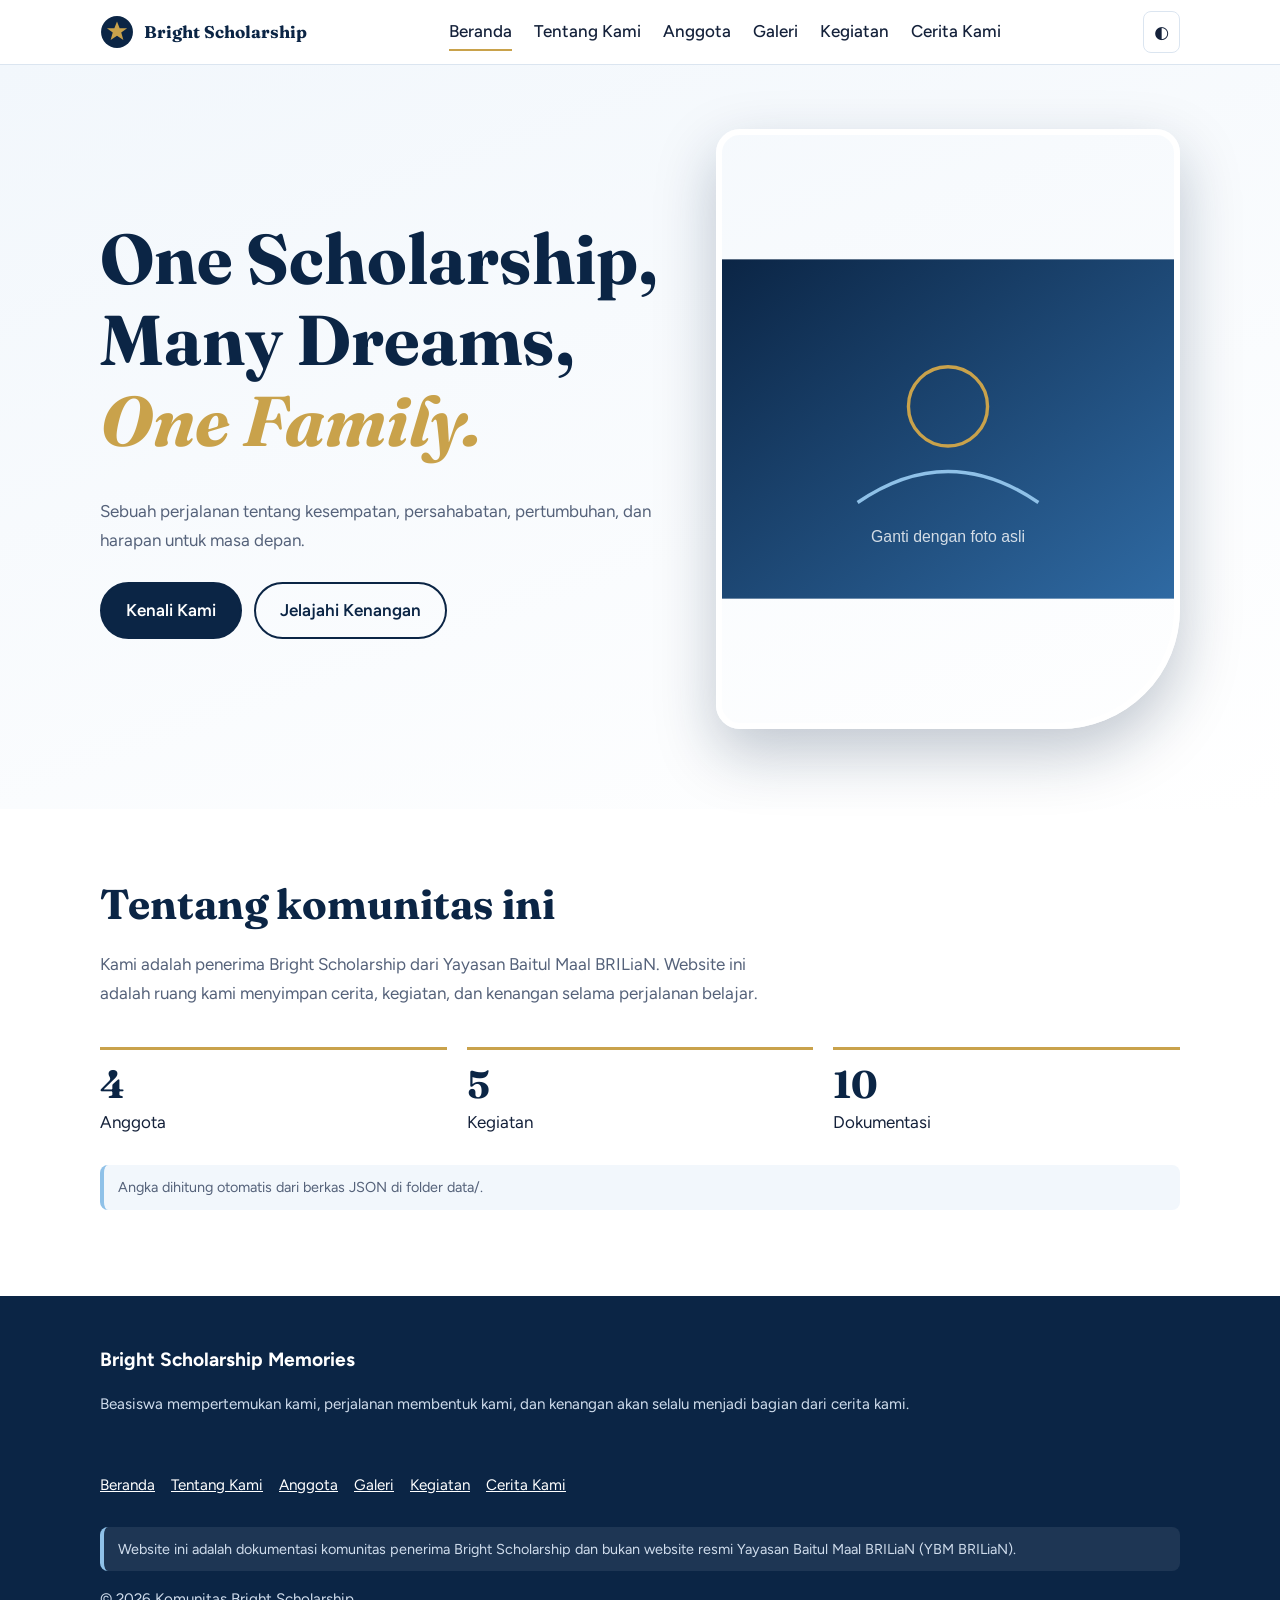
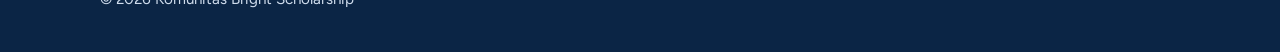
==== index.html @ 8ffc28ab "bright" ====
<!DOCTYPE html>
<html lang="id"><head><meta charset="utf-8"><meta name="viewport" content="width=device-width,initial-scale=1">
<title>Beranda | Bright Scholarship Memories</title><meta name="description" content="Perjalanan penerima Bright Scholarship YBM BRILiaN: kesempatan, persahabatan, pertumbuhan, dan harapan.">
<meta property="og:title" content="Beranda | Bright Scholarship Memories"><meta property="og:description" content="Perjalanan penerima Bright Scholarship YBM BRILiaN: kesempatan, persahabatan, pertumbuhan, dan harapan."><meta property="og:type" content="website"><meta property="og:image" content="assets/images/hero.svg">
<link rel="icon" href="assets/icons/favicon.svg" type="image/svg+xml">
<link rel="preconnect" href="https://fonts.googleapis.com"><link rel="preconnect" href="https://fonts.gstatic.com" crossorigin>
<link href="https://fonts.googleapis.com/css2?family=Figtree:wght@400;500;600&family=Fraunces:ital,wght@0,600;0,700;1,600&display=swap" rel="stylesheet">
<link rel="stylesheet" href="assets/css/style.css"><link rel="stylesheet" href="assets/css/responsive.css">
</head><body><div id="site-header"></div><main>
<section class="hero"><div class="wrap"><div>
<h1>One Scholarship, Many Dreams,<span>One Family.</span></h1>
<p class="lead">Sebuah perjalanan tentang kesempatan, persahabatan, pertumbuhan, dan harapan untuk masa depan.</p>
<div class="cta"><a class="btn" href="members.html">Kenali Kami</a><a class="btn ghost" href="gallery.html">Jelajahi Kenangan</a></div></div>
<img src="assets/images/hero.svg" alt="Foto bersama para penerima beasiswa (ganti dengan assets/images/hero.jpg)" width="800" height="600"></div></section>
<section><div class="wrap"><h2>Tentang komunitas ini</h2>
<p class="lead">Kami adalah penerima Bright Scholarship dari Yayasan Baitul Maal BRILiaN. Website ini adalah ruang kami menyimpan cerita, kegiatan, dan kenangan selama perjalanan belajar.</p>
<div class="stats"><div class="stat"><b data-count="data/members.json">0</b>Anggota</div><div class="stat"><b data-count="data/activities.json">0</b>Kegiatan</div><div class="stat"><b data-count="data/gallery.json">0</b>Dokumentasi</div></div>
<p class="note" style="margin-top:28px">Angka dihitung otomatis dari berkas JSON di folder data/.</p></div></section>
</main><div id="site-footer"></div>
<script src="assets/js/main.js"></script></body></html>
---- assets/css/style.css ----
/* Bright Scholarship Memories - gaya utama. Ubah warna di :root. */
:root{--navy:#0b2545;--sky:#8fc1e8;--gold:#c9a24b;--bg:#fff;--bg2:#f2f7fc;--text:#14213a;--muted:#55627a;--line:#dbe5f0;--card:#fff;--max:1120px}
[data-theme=dark]{--bg:#0a1424;--bg2:#101d33;--text:#e8eef7;--muted:#9fb0c8;--line:#22344f;--card:#12213a;--navy:#8fc1e8}
*{box-sizing:border-box}html{scroll-behavior:smooth}
body{margin:0;font:17px/1.7 Figtree,system-ui,sans-serif;background:var(--bg);color:var(--text)}
h1,h2,h3{font-family:Fraunces,Georgia,serif;line-height:1.15;color:var(--navy);margin:0 0 .5em}
h1{font-size:clamp(2.4rem,6vw,4.4rem)}h2{font-size:clamp(1.8rem,4vw,2.6rem)}
a{color:inherit}img{max-width:100%;display:block}
.wrap{max-width:var(--max);margin:0 auto;padding:0 20px}
section{padding:72px 0}.alt{background:var(--bg2)}
.lead{color:var(--muted);max-width:60ch}
header.nav{position:sticky;top:0;z-index:50;background:color-mix(in srgb,var(--bg) 92%,transparent);backdrop-filter:blur(8px);border-bottom:1px solid var(--line)}
.nav .wrap{display:flex;align-items:center;justify-content:space-between;height:64px}
.brand{display:flex;align-items:center;gap:10px;font-family:Fraunces,Georgia,serif;font-weight:700;text-decoration:none;color:var(--navy)}
.brand img{width:34px}
.menu{display:flex;gap:22px;align-items:center}
.menu a{text-decoration:none;font-weight:500;padding:4px 0;border-bottom:2px solid transparent}
.menu a:hover,.menu a.on{border-color:var(--gold)}
button{font:inherit;cursor:pointer}
.icon-btn{background:none;border:1px solid var(--line);color:var(--text);border-radius:8px;padding:6px 10px}
#burger{display:none}
:focus-visible{outline:3px solid var(--gold);outline-offset:2px}
.btn{display:inline-block;padding:12px 24px;border-radius:999px;background:var(--navy);color:#fff;text-decoration:none;font-weight:600;border:2px solid var(--navy)}
[data-theme=dark] .btn{color:#0a1424}
.btn.ghost{background:none;color:var(--navy)}
.hero{padding:64px 0 80px;background:linear-gradient(160deg,var(--bg2),var(--bg))}
.hero .wrap{display:grid;grid-template-columns:1.1fr .9fr;gap:48px;align-items:center}
.hero h1 span{display:block;color:var(--gold);font-style:italic}
.hero img{border-radius:24px 24px 120px 24px;box-shadow:0 24px 60px rgba(11,37,69,.25);border:6px solid var(--bg)}
.cta{display:flex;gap:12px;flex-wrap:wrap;margin-top:28px}
.stats{display:grid;grid-template-columns:repeat(3,1fr);gap:20px;margin-top:40px}
.stat{border-top:3px solid var(--gold);padding-top:10px}.stat b{font:700 2.4rem Fraunces,serif;color:var(--navy);display:block}
.grid{display:grid;grid-template-columns:repeat(auto-fill,minmax(250px,1fr));gap:24px}
.card{background:var(--card);border:1px solid var(--line);border-radius:16px;overflow:hidden}
.card .body{padding:18px}.card img{aspect-ratio:4/3;object-fit:cover;width:100%}
.member img{aspect-ratio:1}
.tag{display:inline-block;font-size:.8rem;padding:2px 10px;border-radius:99px;background:var(--bg2);color:var(--muted);margin:2px 2px 0 0}
.quote{font-style:italic;color:var(--muted)}
.tools{display:flex;gap:12px;flex-wrap:wrap;margin-bottom:28px}
.tools input,.tools select{font:inherit;padding:10px 14px;border:1px solid var(--line);border-radius:10px;background:var(--card);color:var(--text)}
.tools input{flex:1;min-width:200px}
.chips{display:flex;gap:8px;flex-wrap:wrap;margin-bottom:24px}
.chip{border:1px solid var(--line);background:var(--card);color:var(--text);border-radius:99px;padding:6px 16px}
.chip.on{background:var(--navy);color:#fff;border-color:var(--navy)}
[data-theme=dark] .chip.on{color:#0a1424}
.masonry{display:grid;grid-template-columns:repeat(auto-fill,minmax(220px,1fr));grid-auto-rows:200px;grid-auto-flow:dense;gap:14px}
.masonry figure{margin:0;position:relative;overflow:hidden;border-radius:14px;cursor:pointer}
.masonry .tall{grid-row:span 2}.masonry .wide{grid-column:span 2}
.masonry img{width:100%;height:100%;object-fit:cover;transition:transform .4s}
.masonry figure:hover img{transform:scale(1.05)}
.masonry figcaption{position:absolute;inset:auto 0 0;padding:10px 12px;color:#fff;font-size:.9rem;background:linear-gradient(transparent,rgba(11,37,69,.85))}
.timeline{border-left:3px solid var(--gold);margin-left:8px;padding-left:28px}
.timeline .card{margin-bottom:24px;position:relative;display:grid;grid-template-columns:220px 1fr}
.timeline .card:before{content:"";position:absolute;left:-39px;top:24px;width:14px;height:14px;border-radius:50%;background:var(--navy);border:3px solid var(--bg)}
.timeline .card img{height:100%;aspect-ratio:auto}
dialog{border:0;border-radius:20px;padding:0;max-width:min(720px,94vw);width:100%;background:var(--card);color:var(--text)}
dialog::backdrop{background:rgba(5,15,30,.7)}
dialog .body{padding:24px}dialog img{width:100%;max-height:60vh;object-fit:contain;background:#000}
.close{float:right}
.story{display:grid;grid-template-columns:1fr 1fr;gap:40px;align-items:center;margin-bottom:64px}
.story:nth-child(even) img{order:2}
.story img{border-radius:16px;aspect-ratio:4/3;object-fit:cover}
.story blockquote{margin:0 0 12px;font:italic 1.5rem/1.4 Fraunces,serif;color:var(--navy);border-left:4px solid var(--gold);padding-left:16px}
.note{font-size:.9rem;color:var(--muted);background:var(--bg2);border-left:4px solid var(--sky);padding:10px 14px;border-radius:8px}
footer{background:#0b2545;color:#cfdcec;padding:48px 0 24px;font-size:.95rem}
footer a{color:#fff}footer .cols{display:flex;gap:40px;flex-wrap:wrap;justify-content:space-between}
footer .links{display:flex;gap:16px;flex-wrap:wrap}
#top{position:fixed;right:18px;bottom:18px;display:none;background:var(--gold);color:#0b2545;border:0;border-radius:50%;width:44px;height:44px;font-weight:700;z-index:40}
.rv{opacity:0;transform:translateY(16px);transition:opacity .6s,transform .6s}.rv.in{opacity:1;transform:none}
.center{text-align:center;padding:120px 20px}
@media (prefers-reduced-motion:reduce){*{transition:none!important;scroll-behavior:auto!important}.rv{opacity:1;transform:none}}
---- assets/css/responsive.css ----
/* Penyesuaian tampilan untuk tablet dan HP */
@media (max-width:860px){
 #burger{display:inline-block}
 .menu{display:none;position:absolute;top:64px;left:0;right:0;flex-direction:column;align-items:flex-start;gap:0;background:var(--bg);border-bottom:1px solid var(--line);padding:8px 20px 16px}
 .menu.open{display:flex}.menu a{padding:10px 0;width:100%}
 .hero .wrap,.story{grid-template-columns:1fr}.story:nth-child(even) img{order:0}
 .timeline .card{grid-template-columns:1fr}.timeline .card img{aspect-ratio:16/9}
 section{padding:52px 0}
}
@media (max-width:480px){.stats{grid-template-columns:1fr}.masonry .wide{grid-column:span 1}}
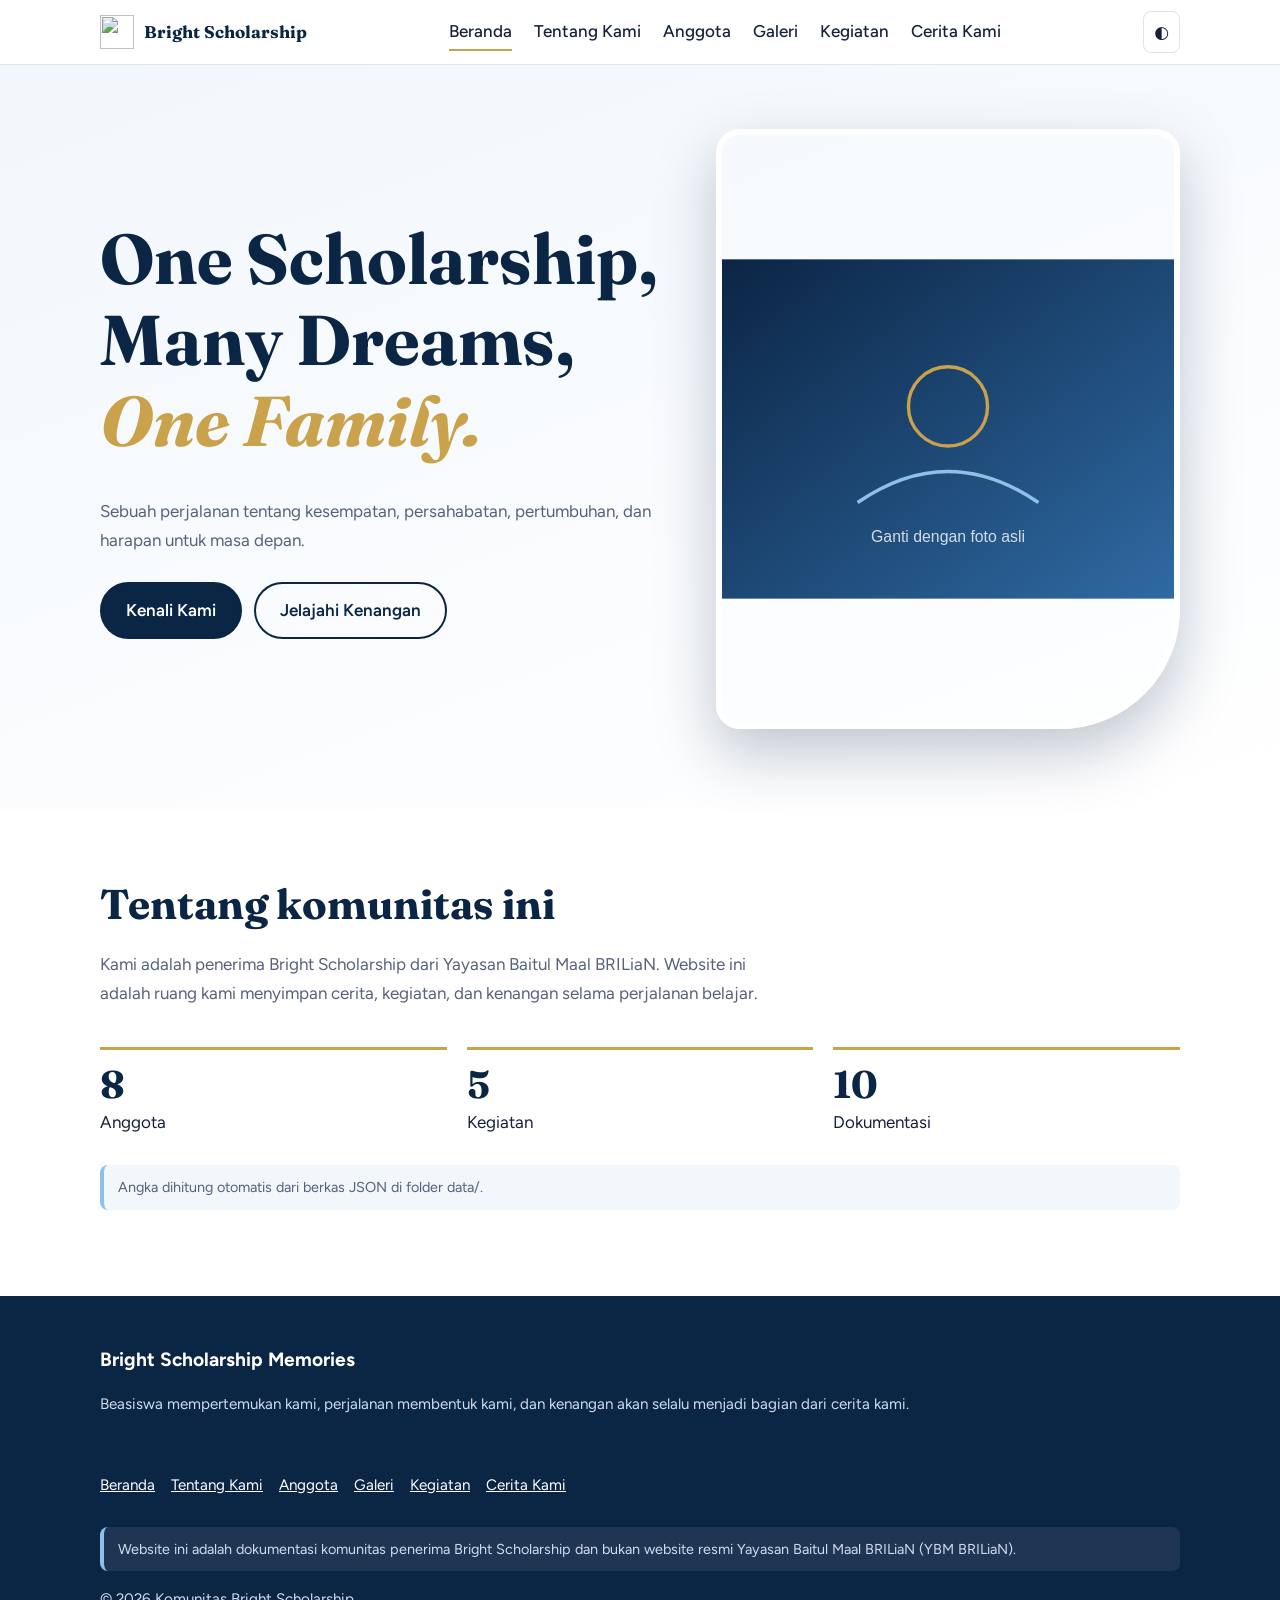
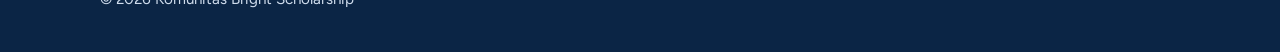
==== commit e13d8818: "12" ====
--- a/index.html
+++ b/index.html
@@ -1,7 +1,7 @@
 <!DOCTYPE html>
 <html lang="id"><head><meta charset="utf-8"><meta name="viewport" content="width=device-width,initial-scale=1">
-<title>Beranda | Bright Scholarship Memories</title><meta name="description" content="Perjalanan penerima Bright Scholarship YBM BRILiaN: kesempatan, persahabatan, pertumbuhan, dan harapan.">
-<meta property="og:title" content="Beranda | Bright Scholarship Memories"><meta property="og:description" content="Perjalanan penerima Bright Scholarship YBM BRILiaN: kesempatan, persahabatan, pertumbuhan, dan harapan."><meta property="og:type" content="website"><meta property="og:image" content="assets/images/hero.svg">
+<title>Beranda | Bright Scholarship 12 Padang Memories</title><meta name="description" content="Perjalanan penerima Bright Scholarship YBM BRILiaN: kesempatan, persahabatan, pertumbuhan, dan harapan.">
+<meta property="og:title" content="Beranda | Bright Scholarship 12 Padang Memories"><meta property="og:description" content="Perjalanan penerima Bright Scholarship YBM BRILiaN: kesempatan, persahabatan, pertumbuhan, dan harapan."><meta property="og:type" content="website"><meta property="og:image" content="assets/images/hero.svg">
 <link rel="icon" href="assets/icons/favicon.svg" type="image/svg+xml">
 <link rel="preconnect" href="https://fonts.googleapis.com"><link rel="preconnect" href="https://fonts.gstatic.com" crossorigin>
 <link href="https://fonts.googleapis.com/css2?family=Figtree:wght@400;500;600&family=Fraunces:ital,wght@0,600;0,700;1,600&display=swap" rel="stylesheet">
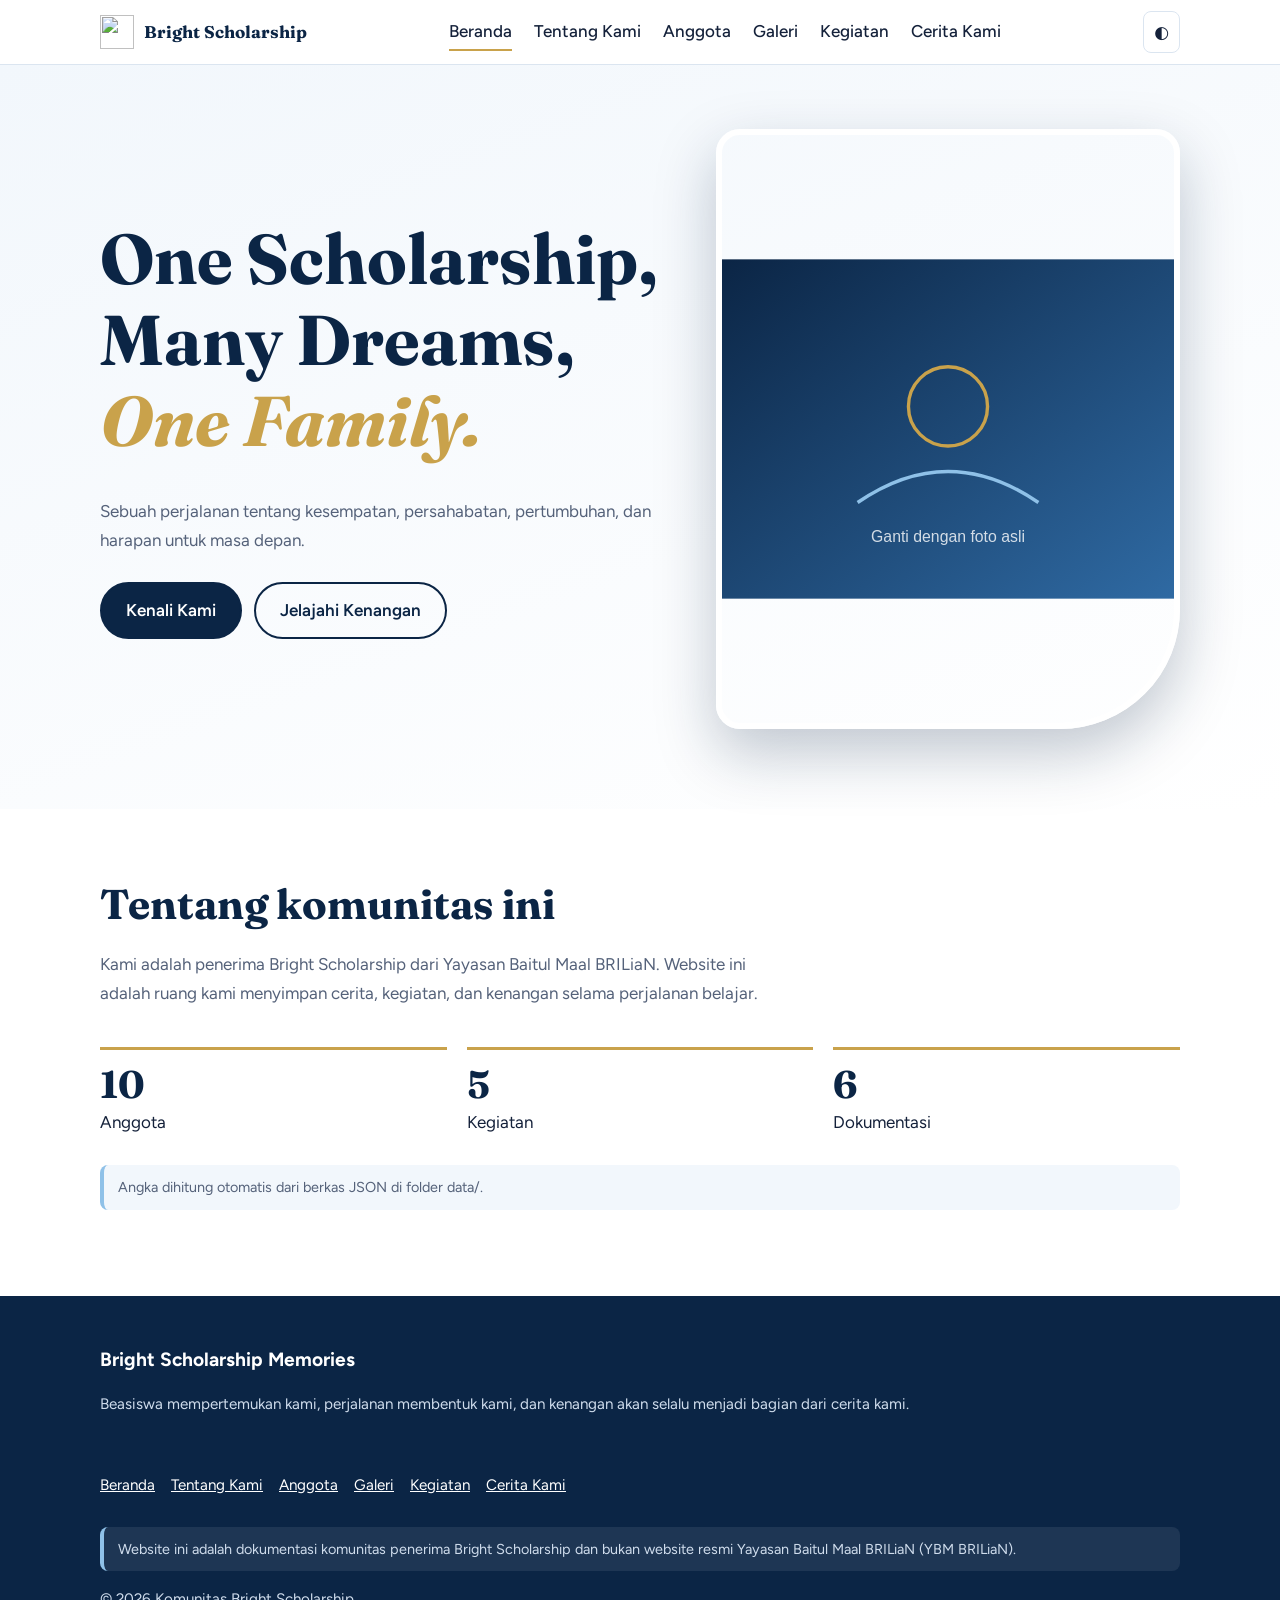
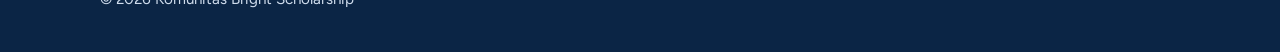
==== commit d6adda97: "12" ====
--- a/index.html
+++ b/index.html
@@ -1,8 +1,8 @@
 <!DOCTYPE html>
 <html lang="id"><head><meta charset="utf-8"><meta name="viewport" content="width=device-width,initial-scale=1">
-<title>Beranda | Bright Scholarship 12 Padang Memories</title><meta name="description" content="Perjalanan penerima Bright Scholarship YBM BRILiaN: kesempatan, persahabatan, pertumbuhan, dan harapan.">
+<title>Beranda | Bright Scholarship 12 Padang</title><meta name="description" content="Perjalanan penerima Bright Scholarship Batch 12 region Padang YBM BRILiaN: kesempatan, persahabatan, pertumbuhan, dan harapan.">
 <meta property="og:title" content="Beranda | Bright Scholarship 12 Padang Memories"><meta property="og:description" content="Perjalanan penerima Bright Scholarship YBM BRILiaN: kesempatan, persahabatan, pertumbuhan, dan harapan."><meta property="og:type" content="website"><meta property="og:image" content="assets/images/hero.svg">
-<link rel="icon" href="assets/icons/favicon.svg" type="image/svg+xml">
+<link rel="icon" href="assets/icons/image.png" type="image/svg+xml">
 <link rel="preconnect" href="https://fonts.googleapis.com"><link rel="preconnect" href="https://fonts.gstatic.com" crossorigin>
 <link href="https://fonts.googleapis.com/css2?family=Figtree:wght@400;500;600&family=Fraunces:ital,wght@0,600;0,700;1,600&display=swap" rel="stylesheet">
 <link rel="stylesheet" href="assets/css/style.css"><link rel="stylesheet" href="assets/css/responsive.css">
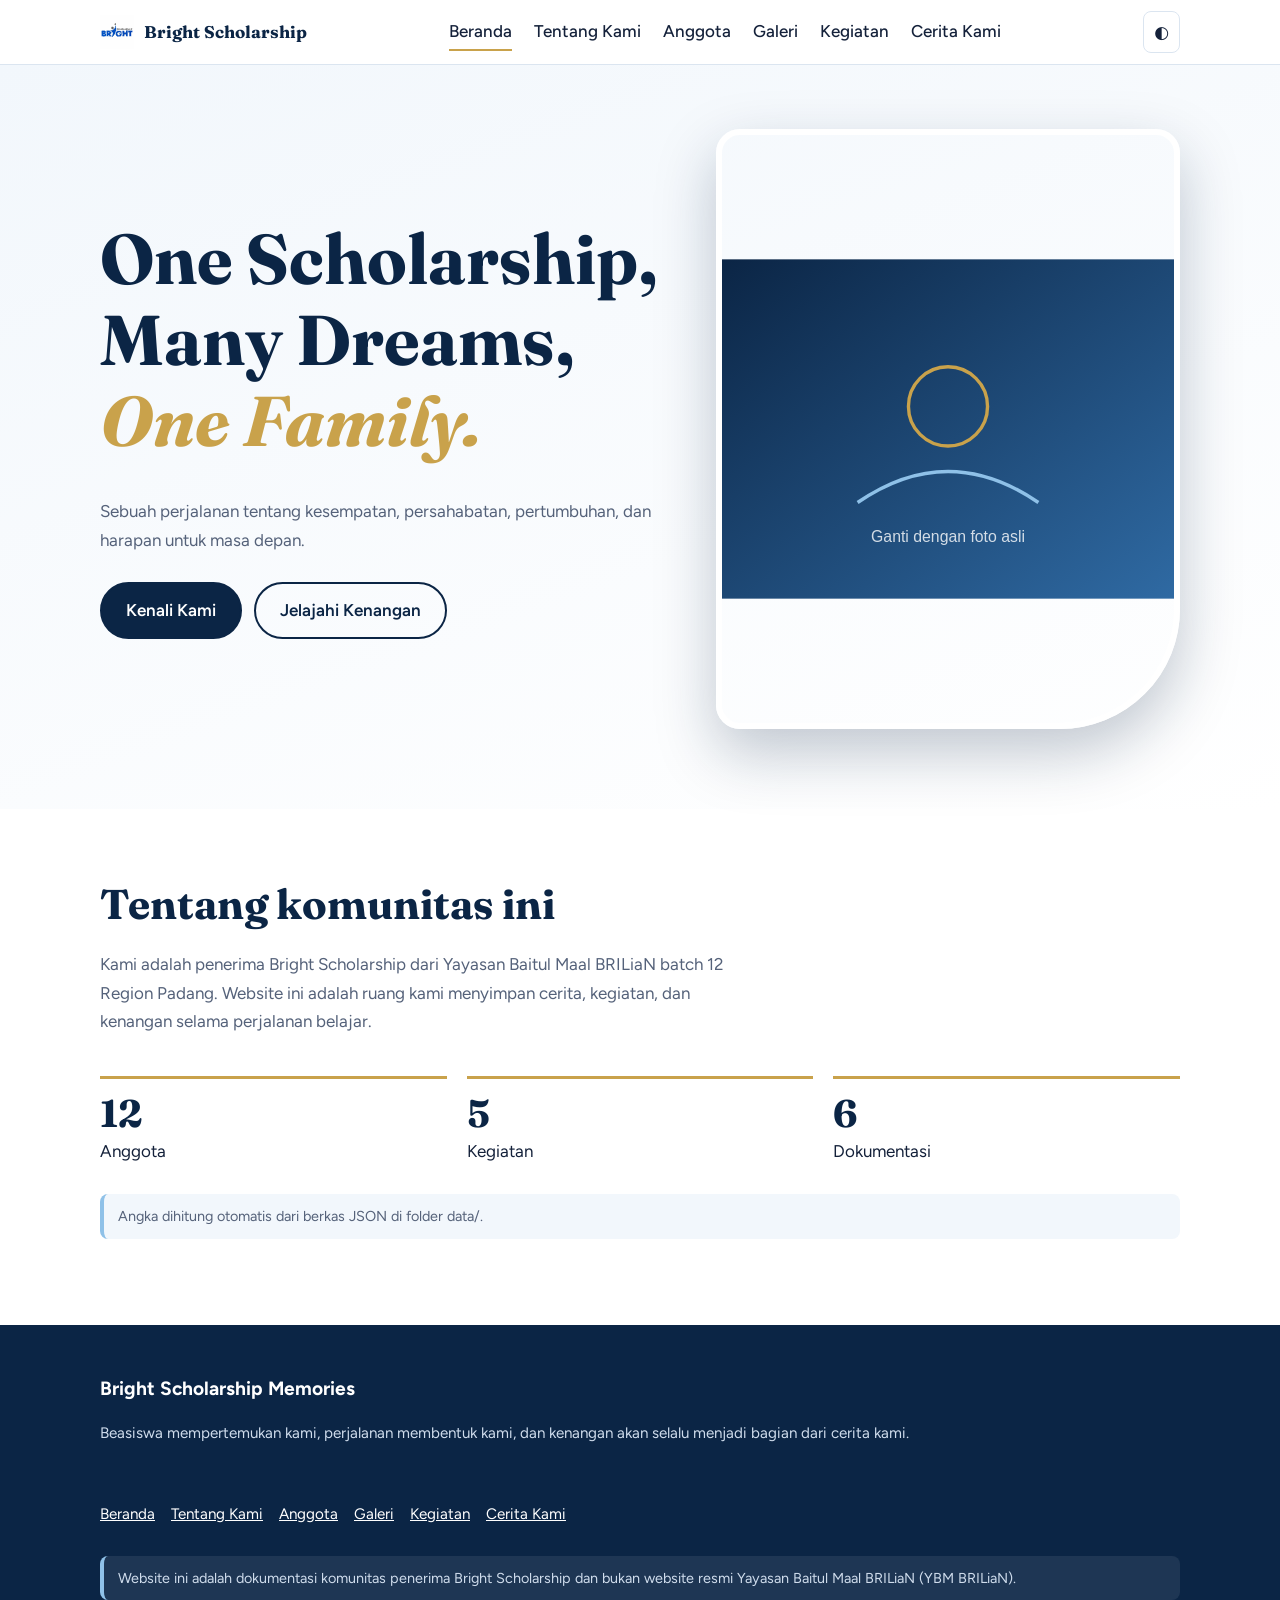
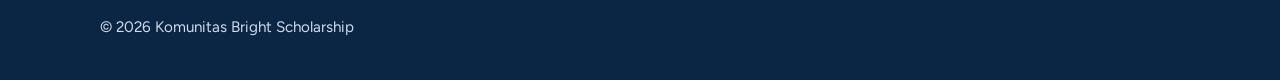
==== commit 0f22996e: "were" ====
--- a/index.html
+++ b/index.html
@@ -1,8 +1,8 @@
 <!DOCTYPE html>
 <html lang="id"><head><meta charset="utf-8"><meta name="viewport" content="width=device-width,initial-scale=1">
-<title>Beranda | Bright Scholarship 12 Padang</title><meta name="description" content="Perjalanan penerima Bright Scholarship Batch 12 region Padang YBM BRILiaN: kesempatan, persahabatan, pertumbuhan, dan harapan.">
-<meta property="og:title" content="Beranda | Bright Scholarship 12 Padang Memories"><meta property="og:description" content="Perjalanan penerima Bright Scholarship YBM BRILiaN: kesempatan, persahabatan, pertumbuhan, dan harapan."><meta property="og:type" content="website"><meta property="og:image" content="assets/images/hero.svg">
-<link rel="icon" href="assets/icons/image.png" type="image/svg+xml">
+<title>Beranda | Bright Scholarship 12 Padang </title><meta name="description" content="Perjalanan penerima Bright Scholarship Batch 12 region Padang YBM BRILiaN: kesempatan, persahabatan, pertumbuhan, dan harapan.">
+<meta property="og:title" content="Beranda | Bright Scholarship 12 Padang"><meta property="og:description" content="Perjalanan penerima Bright Scholarship YBM BRILiaN: kesempatan, persahabatan, pertumbuhan, dan harapan."><meta property="og:type" content="website"><meta property="og:image" content="assets/images/hero.svg">
+<link rel="icon" href="assets/icons/favicon.svg" type="image/svg+xml">
 <link rel="preconnect" href="https://fonts.googleapis.com"><link rel="preconnect" href="https://fonts.gstatic.com" crossorigin>
 <link href="https://fonts.googleapis.com/css2?family=Figtree:wght@400;500;600&family=Fraunces:ital,wght@0,600;0,700;1,600&display=swap" rel="stylesheet">
 <link rel="stylesheet" href="assets/css/style.css"><link rel="stylesheet" href="assets/css/responsive.css">
@@ -13,7 +13,7 @@
 <div class="cta"><a class="btn" href="members.html">Kenali Kami</a><a class="btn ghost" href="gallery.html">Jelajahi Kenangan</a></div></div>
 <img src="assets/images/hero.svg" alt="Foto bersama para penerima beasiswa (ganti dengan assets/images/hero.jpg)" width="800" height="600"></div></section>
 <section><div class="wrap"><h2>Tentang komunitas ini</h2>
-<p class="lead">Kami adalah penerima Bright Scholarship dari Yayasan Baitul Maal BRILiaN. Website ini adalah ruang kami menyimpan cerita, kegiatan, dan kenangan selama perjalanan belajar.</p>
+<p class="lead">Kami adalah penerima Bright Scholarship dari Yayasan Baitul Maal BRILiaN batch 12 Region Padang. Website ini adalah ruang kami menyimpan cerita, kegiatan, dan kenangan selama perjalanan belajar.</p>
 <div class="stats"><div class="stat"><b data-count="data/members.json">0</b>Anggota</div><div class="stat"><b data-count="data/activities.json">0</b>Kegiatan</div><div class="stat"><b data-count="data/gallery.json">0</b>Dokumentasi</div></div>
 <p class="note" style="margin-top:28px">Angka dihitung otomatis dari berkas JSON di folder data/.</p></div></section>
 </main><div id="site-footer"></div>
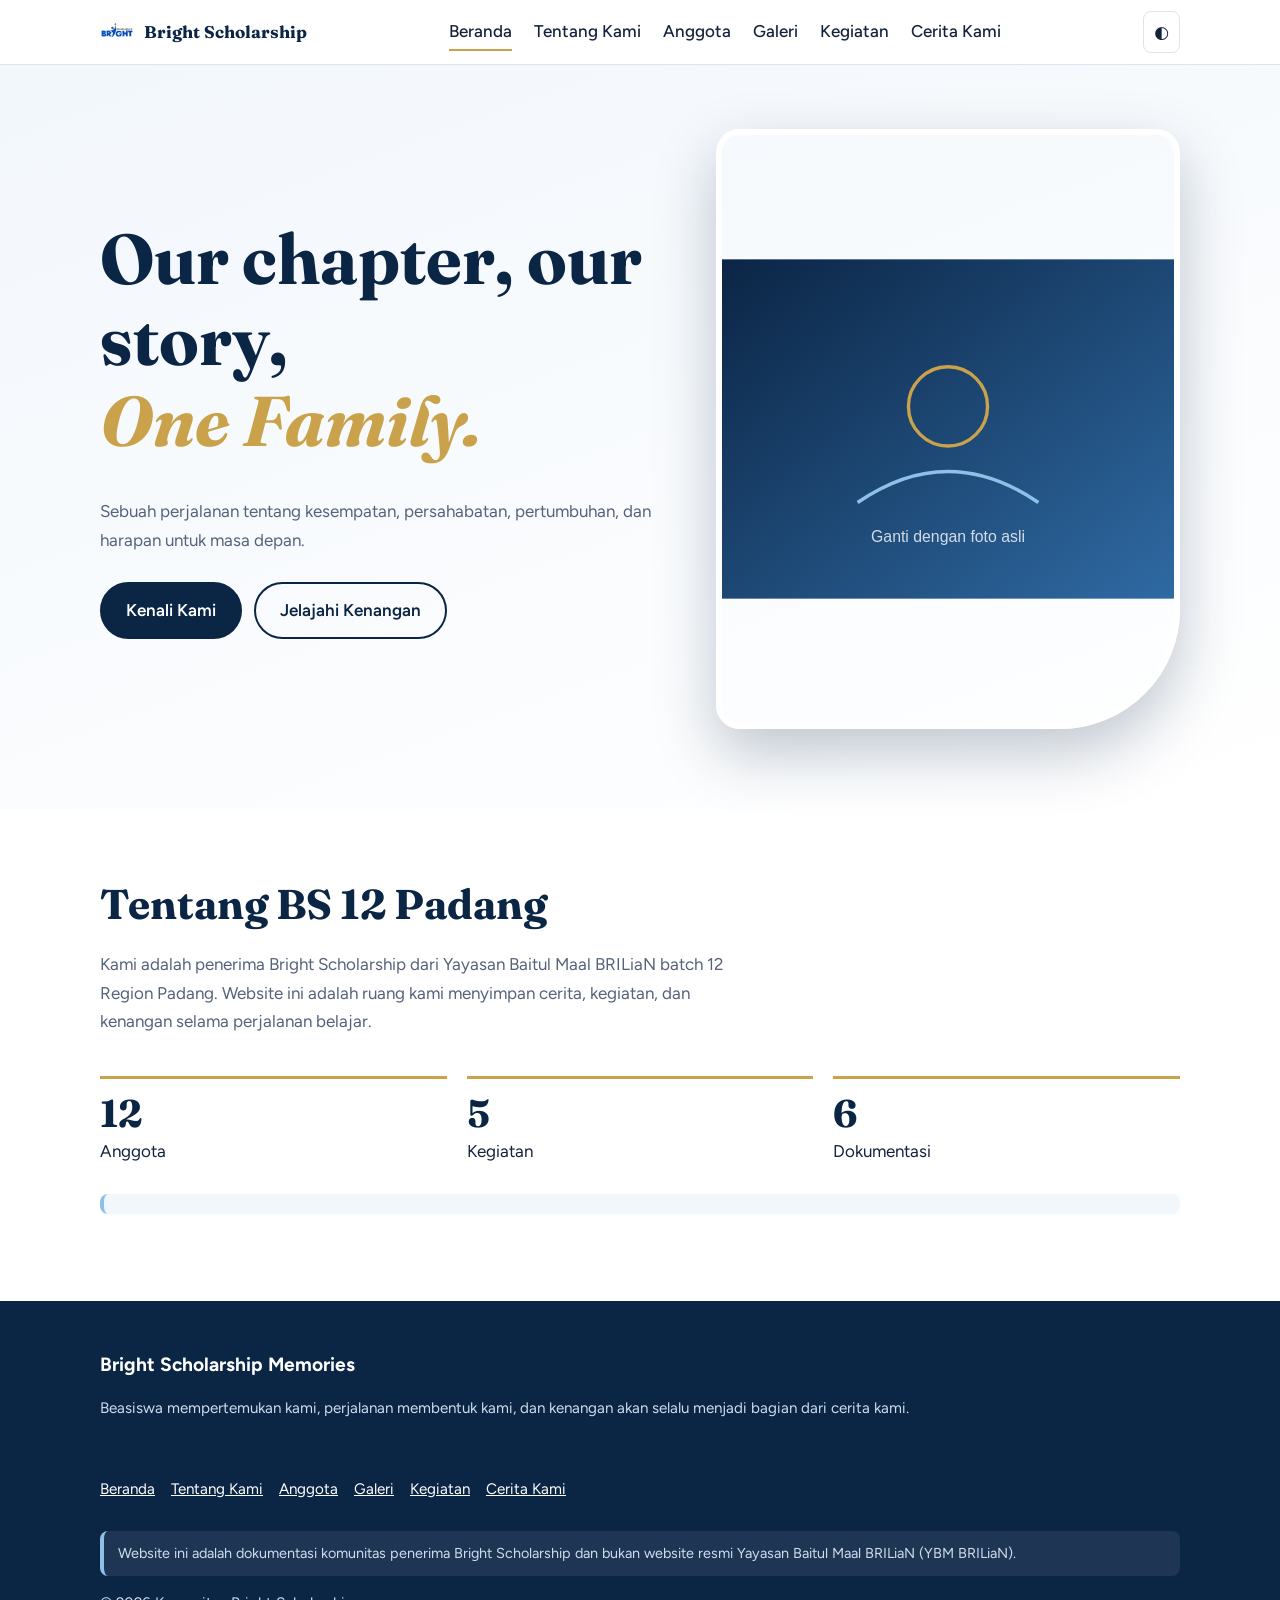
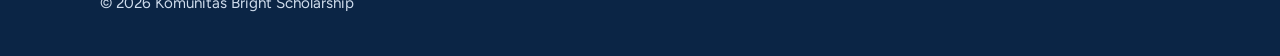
==== commit e3e59215: "dfdfj" ====
--- a/index.html
+++ b/index.html
@@ -8,13 +8,13 @@
 <link rel="stylesheet" href="assets/css/style.css"><link rel="stylesheet" href="assets/css/responsive.css">
 </head><body><div id="site-header"></div><main>
 <section class="hero"><div class="wrap"><div>
-<h1>One Scholarship, Many Dreams,<span>One Family.</span></h1>
+<h1>Our chapter, our story,<span>One Family.</span></h1>
 <p class="lead">Sebuah perjalanan tentang kesempatan, persahabatan, pertumbuhan, dan harapan untuk masa depan.</p>
 <div class="cta"><a class="btn" href="members.html">Kenali Kami</a><a class="btn ghost" href="gallery.html">Jelajahi Kenangan</a></div></div>
 <img src="assets/images/hero.svg" alt="Foto bersama para penerima beasiswa (ganti dengan assets/images/hero.jpg)" width="800" height="600"></div></section>
-<section><div class="wrap"><h2>Tentang komunitas ini</h2>
+<section><div class="wrap"><h2>Tentang BS 12 Padang</h2>
 <p class="lead">Kami adalah penerima Bright Scholarship dari Yayasan Baitul Maal BRILiaN batch 12 Region Padang. Website ini adalah ruang kami menyimpan cerita, kegiatan, dan kenangan selama perjalanan belajar.</p>
 <div class="stats"><div class="stat"><b data-count="data/members.json">0</b>Anggota</div><div class="stat"><b data-count="data/activities.json">0</b>Kegiatan</div><div class="stat"><b data-count="data/gallery.json">0</b>Dokumentasi</div></div>
-<p class="note" style="margin-top:28px">Angka dihitung otomatis dari berkas JSON di folder data/.</p></div></section>
+<p class="note" style="margin-top:28px"></p></div></section>
 </main><div id="site-footer"></div>
 <script src="assets/js/main.js"></script></body></html>
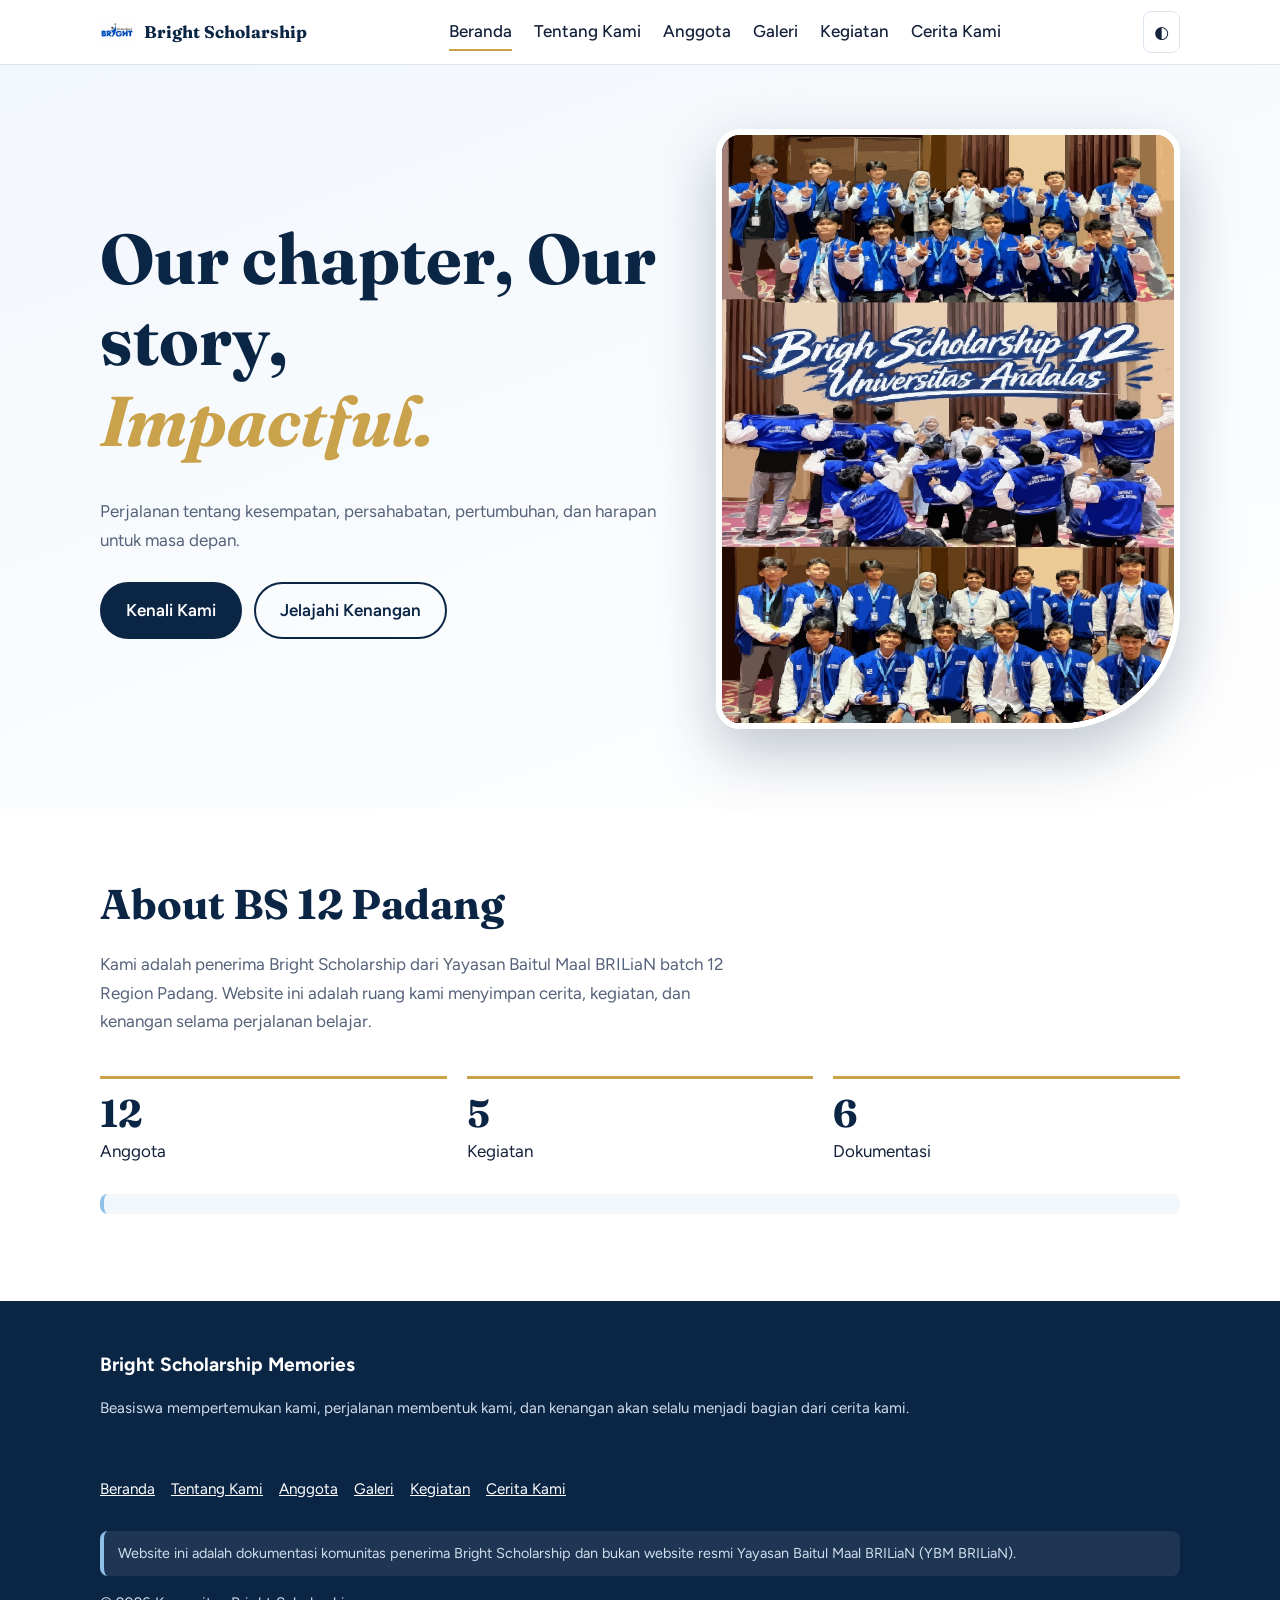
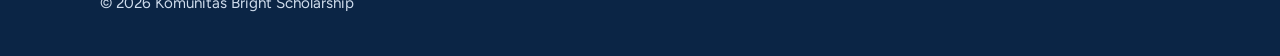
==== commit 6263c7bf: "sabiril rauf" ====
--- a/index.html
+++ b/index.html
@@ -1,18 +1,18 @@
 <!DOCTYPE html>
 <html lang="id"><head><meta charset="utf-8"><meta name="viewport" content="width=device-width,initial-scale=1">
-<title>Beranda | Bright Scholarship 12 Padang </title><meta name="description" content="Perjalanan penerima Bright Scholarship Batch 12 region Padang YBM BRILiaN: kesempatan, persahabatan, pertumbuhan, dan harapan.">
+<title>Beranda | Bright Scholarship 12 Padang</title><meta name="description" content="Perjalanan penerima Bright Scholarship Batch 12 region Padang YBM BRILiaN: kesempatan, persahabatan, pertumbuhan, dan harapan.">
 <meta property="og:title" content="Beranda | Bright Scholarship 12 Padang"><meta property="og:description" content="Perjalanan penerima Bright Scholarship YBM BRILiaN: kesempatan, persahabatan, pertumbuhan, dan harapan."><meta property="og:type" content="website"><meta property="og:image" content="assets/images/hero.svg">
-<link rel="icon" href="assets/icons/favicon.svg" type="image/svg+xml">
+<link rel="icon" href="assets/icons/icon.ico" type="image/x-icon">
 <link rel="preconnect" href="https://fonts.googleapis.com"><link rel="preconnect" href="https://fonts.gstatic.com" crossorigin>
 <link href="https://fonts.googleapis.com/css2?family=Figtree:wght@400;500;600&family=Fraunces:ital,wght@0,600;0,700;1,600&display=swap" rel="stylesheet">
 <link rel="stylesheet" href="assets/css/style.css"><link rel="stylesheet" href="assets/css/responsive.css">
 </head><body><div id="site-header"></div><main>
 <section class="hero"><div class="wrap"><div>
-<h1>Our chapter, our story,<span>One Family.</span></h1>
-<p class="lead">Sebuah perjalanan tentang kesempatan, persahabatan, pertumbuhan, dan harapan untuk masa depan.</p>
+<h1>Our chapter, Our story,<span>Impactful.</span></h1>
+<p class="lead">Perjalanan tentang kesempatan, persahabatan, pertumbuhan, dan harapan untuk masa depan.</p>
 <div class="cta"><a class="btn" href="members.html">Kenali Kami</a><a class="btn ghost" href="gallery.html">Jelajahi Kenangan</a></div></div>
 <img src="assets/images/hero.svg" alt="Foto bersama para penerima beasiswa (ganti dengan assets/images/hero.jpg)" width="800" height="600"></div></section>
-<section><div class="wrap"><h2>Tentang BS 12 Padang</h2>
+<section><div class="wrap"><h2>About BS 12 Padang</h2>
 <p class="lead">Kami adalah penerima Bright Scholarship dari Yayasan Baitul Maal BRILiaN batch 12 Region Padang. Website ini adalah ruang kami menyimpan cerita, kegiatan, dan kenangan selama perjalanan belajar.</p>
 <div class="stats"><div class="stat"><b data-count="data/members.json">0</b>Anggota</div><div class="stat"><b data-count="data/activities.json">0</b>Kegiatan</div><div class="stat"><b data-count="data/gallery.json">0</b>Dokumentasi</div></div>
 <p class="note" style="margin-top:28px"></p></div></section>
